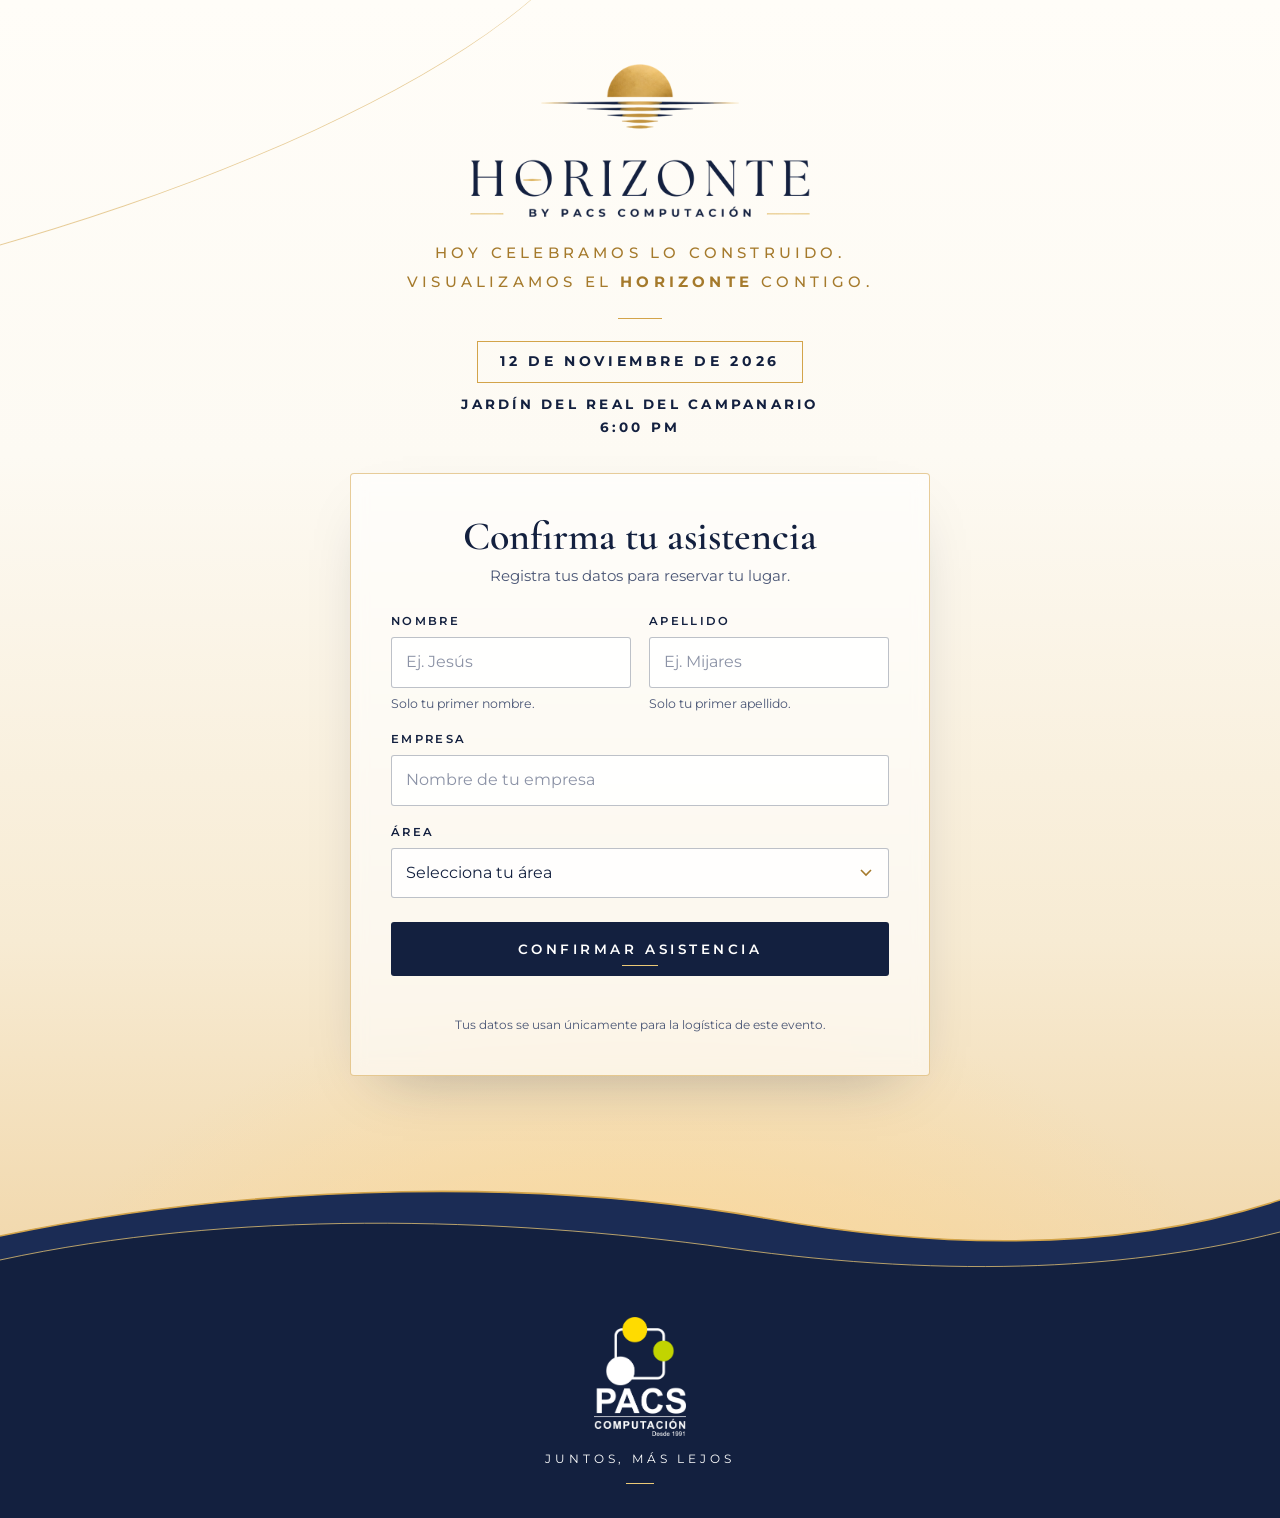
==== index.html @ 29a1214e "Primer commit" ====
<!doctype html>
<html lang="es-MX">
<head>
  <meta charset="utf-8">
  <meta name="viewport" content="width=device-width, initial-scale=1, viewport-fit=cover">
  <title>HORIZONTE by PACS Computación · Confirma tu asistencia</title>
  <meta name="description" content="Confirma tu asistencia a HORIZONTE by PACS Computación · 12 de noviembre de 2026 · Jardín del Real del Campanario · 6:00 PM.">
  <meta name="theme-color" content="#FDFAF3">
  <meta name="robots" content="noindex">
  <meta property="og:title" content="HORIZONTE by PACS Computación">
  <meta property="og:description" content="Hoy celebramos lo construido. Visualizamos el horizonte contigo. Confirma tu asistencia.">
  <meta property="og:image" content="assets/og.jpg">
  <link rel="icon" href="assets/favicon.svg" type="image/svg+xml">
  <link rel="preload" href="assets/fonts/montserrat-latin-500-normal.woff2" as="font" type="font/woff2" crossorigin>
  <link rel="stylesheet" href="css/styles.css">
</head>
<body>
<div class="sky">
  <header class="wrap brand">
    <img class="logo" src="assets/horizonte-navy.png" width="900" height="406" alt="HORIZONTE by PACS Computación">
    <p class="tagline">Hoy celebramos lo construido.<br>Visualizamos el <b>horizonte</b> contigo.</p>
    <hr class="rule">
    <div class="details">
      <span class="date">12 de noviembre de 2026</span>
      <span class="place">Jardín del Real del Campanario<br>6:00 PM</span>
    </div>
  </header>

  <main class="wrap">
    <section class="card" aria-labelledby="titulo-form">
      <h1 id="titulo-form">Confirma tu asistencia</h1>
      <p class="sub">Registra tus datos para reservar tu lugar.</p>
      <p class="demo" id="demo" hidden>Modo de prueba: la conexión con Google Sheets aún no está configurada y los registros no se guardan.</p>

      <form id="registro" novalidate>
        <div class="row">
          <div class="field">
            <label for="nombre">Nombre</label>
            <input id="nombre" name="nombre" type="text" autocomplete="given-name" maxlength="40" placeholder="Ej. Jesús" aria-describedby="nombre-hint nombre-err" required>
            <p class="hint" id="nombre-hint">Solo tu primer nombre.</p>
            <p class="err" id="nombre-err" aria-live="polite"></p>
          </div>
          <div class="field">
            <label for="apellido">Apellido</label>
            <input id="apellido" name="apellido" type="text" autocomplete="family-name" maxlength="40" placeholder="Ej. Mijares" aria-describedby="apellido-hint apellido-err" required>
            <p class="hint" id="apellido-hint">Solo tu primer apellido.</p>
            <p class="err" id="apellido-err" aria-live="polite"></p>
          </div>
        </div>

        <div class="field">
          <label for="empresa">Empresa</label>
          <input id="empresa" name="empresa" type="text" autocomplete="organization" maxlength="80" placeholder="Nombre de tu empresa" aria-describedby="empresa-err" required>
          <p class="err" id="empresa-err" aria-live="polite"></p>
        </div>

        <div class="field">
          <label for="area">Área</label>
          <select id="area" name="area" aria-describedby="area-err" required>
            <option value="" selected disabled>Selecciona tu área</option>
            <option>Dirección general</option>
            <option>Ventas</option>
            <option>Marketing</option>
            <option>Compras</option>
            <option>Tecnología / Sistemas</option>
            <option>Administración y finanzas</option>
            <option>Operaciones</option>
            <option>Recursos humanos</option>
            <option value="Otra">Otra</option>
          </select>
          <p class="err" id="area-err" aria-live="polite"></p>
        </div>

        <div class="field" id="otra-wrap" hidden>
          <label for="area_otra">¿Cuál?</label>
          <input id="area_otra" name="area_otra" type="text" maxlength="60" placeholder="Escribe tu área" aria-describedby="area_otra-err">
          <p class="err" id="area_otra-err" aria-live="polite"></p>
        </div>

        <div class="hp" aria-hidden="true">
          <label for="website">No llenar este campo</label>
          <input id="website" name="website" type="text" tabindex="-1" autocomplete="off">
        </div>

        <button class="btn" id="enviar" type="submit">Confirmar asistencia</button>
        <p class="form-msg" id="form-msg" role="status" aria-live="polite"></p>
        <p class="privacy">Tus datos se usan únicamente para la logística de este evento.</p>
      </form>
    </section>
  </main>

  <footer class="shore">
    <svg class="waves" viewBox="0 0 1440 170" preserveAspectRatio="none" aria-hidden="true">
      <path d="M0 96 C 300 40 620 40 860 78 C 1100 116 1290 104 1440 60 L1440 170 L0 170 Z" fill="#1B2C55"/>
      <path d="M0 120 C 260 70 560 76 820 108 C 1080 140 1280 128 1440 92 L1440 170 L0 170 Z" fill="#13203F"/>
      <path d="M0 96 C 300 40 620 40 860 78 C 1100 116 1290 104 1440 60" fill="none" stroke="#D3A44A" stroke-width="1.6"/>
      <path d="M0 120 C 260 70 560 76 820 108 C 1080 140 1280 128 1440 92" fill="none" stroke="#EBC977" stroke-width="1" opacity=".8"/>
    </svg>
    <div class="foot">
      <img src="assets/pacs-vertical-white.png" width="463" height="600" alt="PACS Computación, desde 1991">
      <p>Juntos, más lejos</p>
      <span class="mini-rule" aria-hidden="true"></span>
    </div>
  </footer>
</div>

<script src="js/config.js"></script>
<script src="js/registro.js"></script>
</body>
</html>
---- css/styles.css ----
/* HORIZONTE by PACS Computación — registro de asistencia
   Sistema visual tomado de la invitación: cielo crema/dorado, tinta azul marino, filetes dorados. */
@font-face { font-family: "Montserrat"; font-style: normal; font-weight: 400; font-display: swap; src: url("../assets/fonts/montserrat-latin-400-normal.woff2") format("woff2"); }
@font-face { font-family: "Montserrat"; font-style: normal; font-weight: 500; font-display: swap; src: url("../assets/fonts/montserrat-latin-500-normal.woff2") format("woff2"); }
@font-face { font-family: "Montserrat"; font-style: normal; font-weight: 600; font-display: swap; src: url("../assets/fonts/montserrat-latin-600-normal.woff2") format("woff2"); }
@font-face { font-family: "Montserrat"; font-style: normal; font-weight: 700; font-display: swap; src: url("../assets/fonts/montserrat-latin-700-normal.woff2") format("woff2"); }
@font-face { font-family: "Cormorant Garamond"; font-style: normal; font-weight: 500; font-display: swap; src: url("../assets/fonts/cormorant-garamond-latin-500-normal.woff2") format("woff2"); }
@font-face { font-family: "Cormorant Garamond"; font-style: normal; font-weight: 600; font-display: swap; src: url("../assets/fonts/cormorant-garamond-latin-600-normal.woff2") format("woff2"); }

:root {
  --cream: #FDFAF3;
  --sand: #F7EBD3;
  --dawn: #F0D3A2;
  --navy: #13203F;
  --navy-2: #1B2C55;
  --ink: #13203F;
  --ink-soft: #4A5675;
  --gold: #A57A2C;        /* texto dorado sobre crema (contraste AA) */
  --gold-line: #D3A44A;   /* filetes y bordes */
  --gold-light: #EBC977;  /* dorado sobre azul */
  --white: #FFFFFF;
  --error: #A3312A;
  --field: rgba(255, 255, 255, .86);
  --display: "Cormorant Garamond", "Cormorant", Georgia, "Times New Roman", serif;
  --sans: "Montserrat", "Helvetica Neue", Arial, sans-serif;
  color-scheme: light;
}

*, *::before, *::after { box-sizing: border-box; }
html { -webkit-text-size-adjust: 100%; }
body {
  margin: 0;
  min-height: 100svh;
  font-family: var(--sans);
  font-size: 16px;
  line-height: 1.55;
  color: var(--ink);
  background: var(--cream);
}
img { max-width: 100%; display: block; }
[hidden] { display: none !important; }
a { color: inherit; }
.sr-only { position: absolute; width: 1px; height: 1px; padding: 0; margin: -1px; overflow: hidden; clip: rect(0 0 0 0); white-space: nowrap; border: 0; }

/* ---------- Registro ---------- */
.sky {
  position: relative;
  min-height: 100svh;
  display: flex;
  flex-direction: column;
  background:
    radial-gradient(70% 38% at 50% 92%, rgba(255, 214, 140, .75) 0%, rgba(255, 214, 140, 0) 70%),
    linear-gradient(180deg, #FFFDF8 0%, var(--cream) 30%, var(--sand) 62%, var(--dawn) 88%, #E9C48A 100%);
  overflow: hidden;
}
.sky::before { /* filete dorado diagonal, como la esquina de la invitación */
  content: "";
  position: absolute;
  top: -40px; left: -10%;
  width: 60%; height: 220px;
  border-bottom: 1px solid rgba(211, 164, 74, .55);
  border-radius: 0 0 100% 0;
  transform: rotate(-14deg);
  pointer-events: none;
}
.wrap {
  position: relative;
  width: 100%;
  max-width: 620px;
  margin: 0 auto;
  padding-left: max(20px, env(safe-area-inset-left, 0px));
  padding-right: max(20px, env(safe-area-inset-right, 0px));
}
.brand {
  padding-block: clamp(36px, 7vw, 64px) 0;
  display: grid;
  justify-items: center;
  text-align: center;
  gap: 22px;
}
.brand .logo { width: min(340px, 82%); height: auto; }
.tagline {
  margin: 0;
  font-weight: 500;
  font-size: clamp(12px, 2.6vw, 15px);
  letter-spacing: .28em;
  line-height: 1.9;
  text-transform: uppercase;
  color: var(--gold);
  text-wrap: balance;
}
.tagline b { font-weight: 700; }
.rule { width: 44px; height: 1px; background: var(--gold-line); border: 0; margin: 0; }
.details {
  display: grid;
  justify-items: center;
  gap: 10px;
  margin: 0;
}
.details .date {
  border: 1.5px solid var(--gold-line);
  padding: 9px 22px;
  font-weight: 700;
  letter-spacing: .26em;
  font-size: clamp(11px, 2.5vw, 14px);
  text-transform: uppercase;
}
.details .place {
  font-weight: 700;
  letter-spacing: .24em;
  font-size: clamp(11px, 2.4vw, 13.5px);
  text-transform: uppercase;
  text-align: center;
  line-height: 1.7;
}

.card {
  margin-block: 34px 0;
  background: rgba(255, 255, 255, .62);
  -webkit-backdrop-filter: blur(8px);
  backdrop-filter: blur(8px);
  border: 1px solid rgba(211, 164, 74, .55);
  border-radius: 4px;
  padding: clamp(24px, 5vw, 40px);
  box-shadow: 0 24px 60px -32px rgba(19, 32, 63, .35);
}
.card h1 {
  font-family: var(--display);
  font-weight: 600;
  font-size: clamp(30px, 6vw, 40px);
  line-height: 1.1;
  margin: 0 0 6px;
  text-align: center;
  text-wrap: balance;
}
.card .sub { margin: 0 0 26px; text-align: center; color: var(--ink-soft); font-size: 15px; }
.demo {
  margin: 0 0 20px;
  padding: 10px 14px;
  border-left: 3px solid var(--gold-line);
  background: rgba(240, 211, 162, .35);
  font-size: 13px;
  color: var(--ink-soft);
}

form { display: grid; gap: 18px; }
.row { display: grid; grid-template-columns: 1fr 1fr; gap: 18px; }
.field { display: grid; gap: 6px; min-width: 0; }
label {
  font-size: 11.5px;
  font-weight: 600;
  letter-spacing: .2em;
  text-transform: uppercase;
  color: var(--navy);
}
.hint { font-size: 12.5px; color: var(--ink-soft); margin: 0; }
input, select {
  width: 100%;
  font: inherit;
  font-size: 16px; /* evita zoom en iOS */
  color: var(--ink);
  background: var(--field);
  border: 1px solid rgba(19, 32, 63, .28);
  border-radius: 3px;
  padding: 12px 14px;
  min-height: 48px;
  transition: border-color .15s ease, box-shadow .15s ease;
}
select {
  appearance: none;
  -webkit-appearance: none;
  padding-right: 42px;
  background-image: url("data:image/svg+xml,%3Csvg xmlns='http://www.w3.org/2000/svg' width='12' height='8' viewBox='0 0 12 8'%3E%3Cpath d='M1 1l5 5 5-5' fill='none' stroke='%23A57A2C' stroke-width='1.6'/%3E%3C/svg%3E");
  background-repeat: no-repeat;
  background-position: right 16px center;
}
input::placeholder { color: #8C93A6; }
input:focus, select:focus { outline: none; border-color: var(--gold-line); box-shadow: 0 0 0 3px rgba(211, 164, 74, .28); }
.field.invalid input, .field.invalid select { border-color: var(--error); }
.err { font-size: 12.5px; color: var(--error); margin: 0; min-height: 0; }
.err:empty { display: none; }
.hp { position: absolute; left: -9999px; width: 1px; height: 1px; overflow: hidden; }

.btn {
  appearance: none;
  border: 0;
  cursor: pointer;
  margin-top: 6px;
  min-height: 54px;
  padding: 14px 24px;
  background: var(--navy);
  color: var(--white);
  font: inherit;
  font-weight: 600;
  font-size: 13.5px;
  letter-spacing: .26em;
  text-transform: uppercase;
  border-radius: 3px;
  position: relative;
  transition: background .2s ease;
}
.btn::after {
  content: "";
  position: absolute;
  left: 50%; bottom: 10px;
  width: 36px; height: 1px;
  background: var(--gold-light);
  transform: translateX(-50%);
  transition: width .25s ease;
}
.btn:hover { background: var(--navy-2); }
.btn:hover::after { width: 72px; }
.btn:focus-visible { outline: 3px solid var(--gold-line); outline-offset: 3px; }
.btn[disabled] { cursor: progress; opacity: .8; }
.form-msg { margin: 0; font-size: 14px; text-align: center; }
.form-msg.error { color: var(--error); }
.privacy { margin: 4px 0 0; font-size: 12px; color: var(--ink-soft); text-align: center; }

/* ---------- Pie con olas (invitación) ---------- */
.shore { position: relative; margin-top: auto; padding-top: 64px; }
.waves { display: block; width: 100%; height: clamp(90px, 14vw, 170px); }
.foot {
  background: var(--navy);
  color: var(--white);
  display: grid;
  justify-items: center;
  gap: 14px;
  padding-block: 8px 34px;
  padding-left: max(20px, env(safe-area-inset-left, 0px));
  padding-right: max(20px, env(safe-area-inset-right, 0px));
  padding-bottom: max(34px, env(safe-area-inset-bottom, 0px));
  margin-top: -1px;
}
.foot img { width: 92px; height: auto; }
.foot p { margin: 0; letter-spacing: .32em; font-size: 12px; text-transform: uppercase; }
.foot .mini-rule { width: 28px; height: 1px; background: var(--gold-light); }

/* ---------- Confirmación ---------- */
.night {
  position: relative;
  min-height: 100svh;
  color: var(--white);
  display: flex;
  flex-direction: column;
  background: var(--navy);
  isolation: isolate;
  overflow: hidden;
}
.night::before {
  content: "";
  position: absolute; inset: 0;
  background: url("../assets/noche.jpg") center / cover no-repeat;
  background-image: image-set(url("../assets/noche.webp") type("image/webp"), url("../assets/noche.jpg") type("image/jpeg"));
  filter: saturate(.5) blur(4px);
  transform-origin: center;
  transform: scale(1.06);
  z-index: -2;
}
.night::after {
  content: "";
  position: absolute; inset: 0;
  background:
    radial-gradient(60% 45% at 50% 100%, rgba(235, 201, 119, .22), rgba(235, 201, 119, 0) 70%),
    linear-gradient(180deg, rgba(10, 18, 42, .90) 0%, rgba(13, 24, 54, .80) 45%, rgba(10, 18, 42, .94) 100%);
  z-index: -1;
}
.night .wrap { max-width: 660px; }
.night .brand .logo { width: min(260px, 66%); }
.ok {
  display: grid;
  justify-items: center;
  text-align: center;
  gap: 16px;
  padding-block: 26px 10px;
}
.check {
  width: 64px; height: 64px;
  border-radius: 50%;
  border: 1.5px solid var(--gold-light);
  display: grid; place-items: center;
}
.check svg { width: 28px; height: 28px; }
.ok h1 {
  margin: 0;
  font-family: var(--display);
  font-weight: 600;
  font-size: clamp(36px, 8vw, 56px);
  line-height: 1.05;
  text-wrap: balance;
}
.ok .msg { margin: 0; font-size: clamp(16px, 3.4vw, 18px); max-width: 46ch; color: #E3E8F4; }
.ok .msg b { color: var(--gold-light); font-weight: 600; }
.ok .note { margin: 0; font-size: 14.5px; color: #B9C2D8; max-width: 48ch; }

.facts {
  margin: 30px 0 0;
  display: grid;
  grid-template-columns: repeat(3, minmax(0, 1fr));
  border-top: 1px solid rgba(235, 201, 119, .45);
  border-bottom: 1px solid rgba(235, 201, 119, .45);
}
.fact { padding: 20px 12px; display: grid; justify-items: center; gap: 8px; text-align: center; min-width: 0; }
.fact + .fact { border-left: 1px solid rgba(235, 201, 119, .25); }
.fact svg { width: 26px; height: 26px; color: var(--gold-light); }
.fact dt { font-size: 11px; letter-spacing: .26em; text-transform: uppercase; color: var(--gold-light); font-weight: 600; }
.fact dd { margin: 0; font-weight: 700; letter-spacing: .14em; text-transform: uppercase; font-size: 13.5px; line-height: 1.5; }

.actions { display: flex; flex-wrap: wrap; justify-content: center; gap: 12px; margin-top: 26px; }
.ghost {
  display: inline-flex; align-items: center; gap: 8px;
  min-height: 44px;
  padding: 10px 18px;
  border: 1px solid rgba(235, 201, 119, .7);
  color: var(--white);
  text-decoration: none;
  font-size: 12px;
  font-weight: 600;
  letter-spacing: .18em;
  text-transform: uppercase;
  border-radius: 3px;
  background: rgba(10, 18, 42, .35);
  transition: background .2s ease;
}
.ghost:hover { background: rgba(235, 201, 119, .14); }
.ghost:focus-visible { outline: 3px solid var(--gold-light); outline-offset: 3px; }
.ghost svg { width: 16px; height: 16px; }
.night .foot { background: transparent; margin-top: auto; padding-top: 48px; }

@media (max-width: 560px) {
  .tagline { letter-spacing: .2em; }
  .row { grid-template-columns: 1fr; }
  .facts { grid-template-columns: 1fr; }
  .fact + .fact { border-left: 0; border-top: 1px solid rgba(235, 201, 119, .25); }
}
@media (prefers-reduced-motion: reduce) {
  * { transition: none !important; }
}
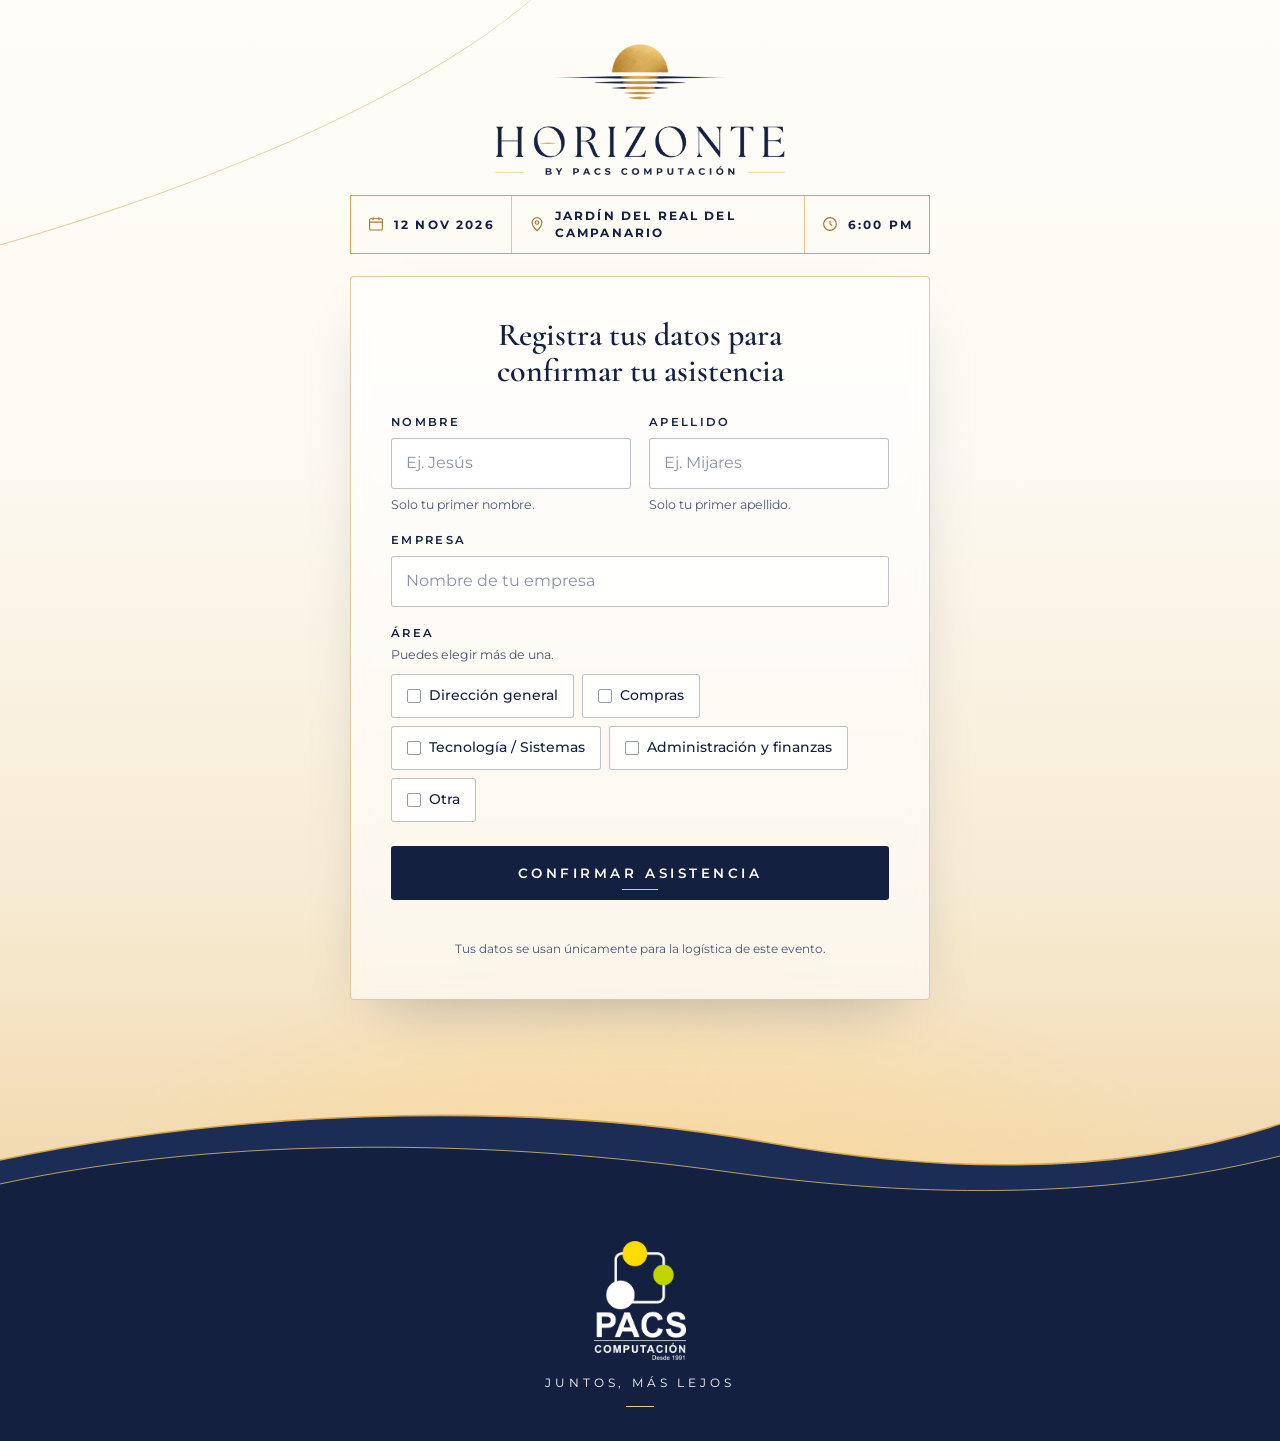
==== commit 139ac607: "Modificaciones visuales a vista de registro para mejorar visualizacion en dispositivos. También, se " ====
--- a/index.html
+++ b/index.html
@@ -9,7 +9,7 @@
   <meta name="robots" content="noindex">
   <meta property="og:title" content="HORIZONTE by PACS Computación">
   <meta property="og:description" content="Hoy celebramos lo construido. Visualizamos el horizonte contigo. Confirma tu asistencia.">
-  <meta property="og:image" content="assets/og.jpg">
+  <meta property="og:image" content="https://emiemiemi2002.github.io/horizonte-registro/assets/og.jpg">
   <link rel="icon" href="assets/favicon.svg" type="image/svg+xml">
   <link rel="preload" href="assets/fonts/montserrat-latin-500-normal.woff2" as="font" type="font/woff2" crossorigin>
   <link rel="stylesheet" href="css/styles.css">
@@ -18,18 +18,28 @@
 <div class="sky">
   <header class="wrap brand">
     <img class="logo" src="assets/horizonte-navy.png" width="900" height="406" alt="HORIZONTE by PACS Computación">
-    <p class="tagline">Hoy celebramos lo construido.<br>Visualizamos el <b>horizonte</b> contigo.</p>
-    <hr class="rule">
-    <div class="details">
-      <span class="date">12 de noviembre de 2026</span>
-      <span class="place">Jardín del Real del Campanario<br>6:00 PM</span>
-    </div>
+    <dl class="facts-row">
+      <div class="fr-item">
+        <svg viewBox="0 0 24 24" fill="none" stroke="currentColor" stroke-width="1.5" aria-hidden="true"><rect x="3.5" y="5" width="17" height="15" rx="1.5"/><path d="M3.5 9.5h17M8 3v4M16 3v4"/></svg>
+        <dt class="sr-only">Fecha</dt>
+        <dd><span class="sr-only">12 de noviembre de 2026</span><span aria-hidden="true">12 nov 2026</span></dd>
+      </div>
+      <div class="fr-item">
+        <svg viewBox="0 0 24 24" fill="none" stroke="currentColor" stroke-width="1.5" aria-hidden="true"><path d="M12 21s-6.5-6.2-6.5-11A6.5 6.5 0 0 1 18.5 10c0 4.8-6.5 11-6.5 11z"/><circle cx="12" cy="10" r="2.4"/></svg>
+        <dt class="sr-only">Lugar</dt>
+        <dd>Jardín del Real del Campanario</dd>
+      </div>
+      <div class="fr-item">
+        <svg viewBox="0 0 24 24" fill="none" stroke="currentColor" stroke-width="1.5" aria-hidden="true"><circle cx="12" cy="12" r="8.5"/><path d="M12 7.5V12l3 2"/></svg>
+        <dt class="sr-only">Hora</dt>
+        <dd>6:00 PM</dd>
+      </div>
+    </dl>
   </header>
 
   <main class="wrap">
     <section class="card" aria-labelledby="titulo-form">
-      <h1 id="titulo-form">Confirma tu asistencia</h1>
-      <p class="sub">Registra tus datos para reservar tu lugar.</p>
+      <h1 id="titulo-form">Registra tus datos para confirmar tu asistencia</h1>
       <p class="demo" id="demo" hidden>Modo de prueba: la conexión con Google Sheets aún no está configurada y los registros no se guardan.</p>
 
       <form id="registro" novalidate>
@@ -54,22 +64,18 @@
           <p class="err" id="empresa-err" aria-live="polite"></p>
         </div>
 
-        <div class="field">
-          <label for="area">Área</label>
-          <select id="area" name="area" aria-describedby="area-err" required>
-            <option value="" selected disabled>Selecciona tu área</option>
-            <option>Dirección general</option>
-            <option>Ventas</option>
-            <option>Marketing</option>
-            <option>Compras</option>
-            <option>Tecnología / Sistemas</option>
-            <option>Administración y finanzas</option>
-            <option>Operaciones</option>
-            <option>Recursos humanos</option>
-            <option value="Otra">Otra</option>
-          </select>
+        <fieldset class="field areas" id="area" aria-describedby="area-hint area-err">
+          <legend>Área</legend>
+          <p class="hint" id="area-hint">Puedes elegir más de una.</p>
+          <div class="chips">
+            <label class="chip"><input type="checkbox" name="area" value="Dirección general"><span>Dirección general</span></label>
+            <label class="chip"><input type="checkbox" name="area" value="Compras"><span>Compras</span></label>
+            <label class="chip"><input type="checkbox" name="area" value="Tecnología / Sistemas"><span>Tecnología / Sistemas</span></label>
+            <label class="chip"><input type="checkbox" name="area" value="Administración y finanzas"><span>Administración y finanzas</span></label>
+            <label class="chip"><input type="checkbox" name="area" value="Otra" id="area-otra-check"><span>Otra</span></label>
+          </div>
           <p class="err" id="area-err" aria-live="polite"></p>
-        </div>
+        </fieldset>
 
         <div class="field" id="otra-wrap" hidden>
           <label for="area_otra">¿Cuál?</label>
--- a/css/styles.css
+++ b/css/styles.css
@@ -72,50 +72,45 @@
   padding-right: max(20px, env(safe-area-inset-right, 0px));
 }
 .brand {
-  padding-block: clamp(36px, 7vw, 64px) 0;
+  padding-block: clamp(22px, 4.5vw, 44px) 0;
   display: grid;
   justify-items: center;
   text-align: center;
-  gap: 22px;
-}
-.brand .logo { width: min(340px, 82%); height: auto; }
-.tagline {
+  gap: 20px;
+}
+.brand .logo { width: min(290px, 70%); height: auto; }
+
+/* Fecha · lugar · hora en una sola fila */
+.facts-row {
   margin: 0;
-  font-weight: 500;
-  font-size: clamp(12px, 2.6vw, 15px);
-  letter-spacing: .28em;
-  line-height: 1.9;
+  width: 100%;
+  display: grid;
+  grid-template-columns: auto minmax(0, 1fr) auto;
+  border: 1.5px solid var(--gold-line);
+}
+.fr-item {
+  display: flex;
+  align-items: center;
+  justify-content: center;
+  gap: 9px;
+  padding: 11px 16px;
+  min-width: 0;
+}
+.fr-item + .fr-item { border-left: 1px solid rgba(211, 164, 74, .6); }
+.fr-item svg { width: 18px; height: 18px; flex: none; color: var(--gold); }
+.fr-item dd {
+  margin: 0;
+  font-weight: 700;
+  font-size: 12px;
+  letter-spacing: .18em;
+  line-height: 1.45;
   text-transform: uppercase;
-  color: var(--gold);
-  text-wrap: balance;
-}
-.tagline b { font-weight: 700; }
-.rule { width: 44px; height: 1px; background: var(--gold-line); border: 0; margin: 0; }
-.details {
-  display: grid;
-  justify-items: center;
-  gap: 10px;
-  margin: 0;
-}
-.details .date {
-  border: 1.5px solid var(--gold-line);
-  padding: 9px 22px;
-  font-weight: 700;
-  letter-spacing: .26em;
-  font-size: clamp(11px, 2.5vw, 14px);
-  text-transform: uppercase;
-}
-.details .place {
-  font-weight: 700;
-  letter-spacing: .24em;
-  font-size: clamp(11px, 2.4vw, 13.5px);
-  text-transform: uppercase;
-  text-align: center;
-  line-height: 1.7;
+  text-align: left;
+  color: var(--navy);
 }
 
 .card {
-  margin-block: 34px 0;
+  margin-block: 22px 0;
   background: rgba(255, 255, 255, .62);
   -webkit-backdrop-filter: blur(8px);
   backdrop-filter: blur(8px);
@@ -127,13 +122,13 @@
 .card h1 {
   font-family: var(--display);
   font-weight: 600;
-  font-size: clamp(30px, 6vw, 40px);
-  line-height: 1.1;
-  margin: 0 0 6px;
+  font-size: clamp(25px, 4.8vw, 32px);
+  line-height: 1.15;
+  margin: 0 auto 24px;
+  max-width: 20ch;
   text-align: center;
   text-wrap: balance;
 }
-.card .sub { margin: 0 0 26px; text-align: center; color: var(--ink-soft); font-size: 15px; }
 .demo {
   margin: 0 0 20px;
   padding: 10px 14px;
@@ -146,7 +141,7 @@
 form { display: grid; gap: 18px; }
 .row { display: grid; grid-template-columns: 1fr 1fr; gap: 18px; }
 .field { display: grid; gap: 6px; min-width: 0; }
-label {
+label, legend {
   font-size: 11.5px;
   font-weight: 600;
   letter-spacing: .2em;
@@ -179,6 +174,49 @@
 .field.invalid input, .field.invalid select { border-color: var(--error); }
 .err { font-size: 12.5px; color: var(--error); margin: 0; min-height: 0; }
 .err:empty { display: none; }
+/* Área: selección múltiple */
+fieldset.field { border: 0; margin: 0; padding: 0; }
+fieldset.field legend { padding: 0; margin-bottom: 2px; }
+.chips { display: flex; flex-wrap: wrap; gap: 8px; margin-top: 4px; }
+.chip {
+  position: relative;
+  text-transform: none;
+  letter-spacing: 0;
+  font-weight: 500;
+  font-size: 14px;
+  color: var(--ink);
+  cursor: pointer;
+}
+.chip input { position: absolute; opacity: 0; width: 1px; height: 1px; pointer-events: none; }
+.chip span {
+  display: inline-flex;
+  align-items: center;
+  gap: 8px;
+  min-height: 44px;
+  padding: 10px 15px;
+  background: var(--field);
+  border: 1px solid rgba(19, 32, 63, .28);
+  border-radius: 3px;
+  transition: background .15s ease, border-color .15s ease, color .15s ease;
+}
+.chip span::before {
+  content: "";
+  width: 14px; height: 14px;
+  flex: none;
+  border: 1.5px solid rgba(19, 32, 63, .45);
+  border-radius: 2px;
+  background: transparent center / 10px 8px no-repeat;
+}
+.chip:hover span { border-color: var(--gold-line); }
+.chip input:checked + span { background: var(--navy); border-color: var(--navy); color: var(--white); }
+.chip input:checked + span::before {
+  border-color: var(--gold-light);
+  background-color: var(--gold-light);
+  background-image: url("data:image/svg+xml,%3Csvg xmlns='http://www.w3.org/2000/svg' viewBox='0 0 10 8'%3E%3Cpath d='M1 4l2.6 2.6L9 1.2' fill='none' stroke='%2313203F' stroke-width='1.8'/%3E%3C/svg%3E");
+}
+.chip input:focus-visible + span { box-shadow: 0 0 0 3px rgba(211, 164, 74, .45); border-color: var(--gold-line); }
+.field.invalid .chip span { border-color: var(--error); }
+
 .hp { position: absolute; left: -9999px; width: 1px; height: 1px; overflow: hidden; }
 
 .btn {
@@ -327,7 +365,10 @@
 .night .foot { background: transparent; margin-top: auto; padding-top: 48px; }
 
 @media (max-width: 560px) {
-  .tagline { letter-spacing: .2em; }
+  .fr-item { flex-direction: column; gap: 6px; padding: 10px 8px; }
+  .fr-item dd { font-size: 10.5px; letter-spacing: .14em; text-align: center; }
+  .chip { font-size: 13.5px; }
+  .chip span { padding: 9px 12px; }
   .row { grid-template-columns: 1fr; }
   .facts { grid-template-columns: 1fr; }
   .fact + .fact { border-left: 0; border-top: 1px solid rgba(235, 201, 119, .25); }
